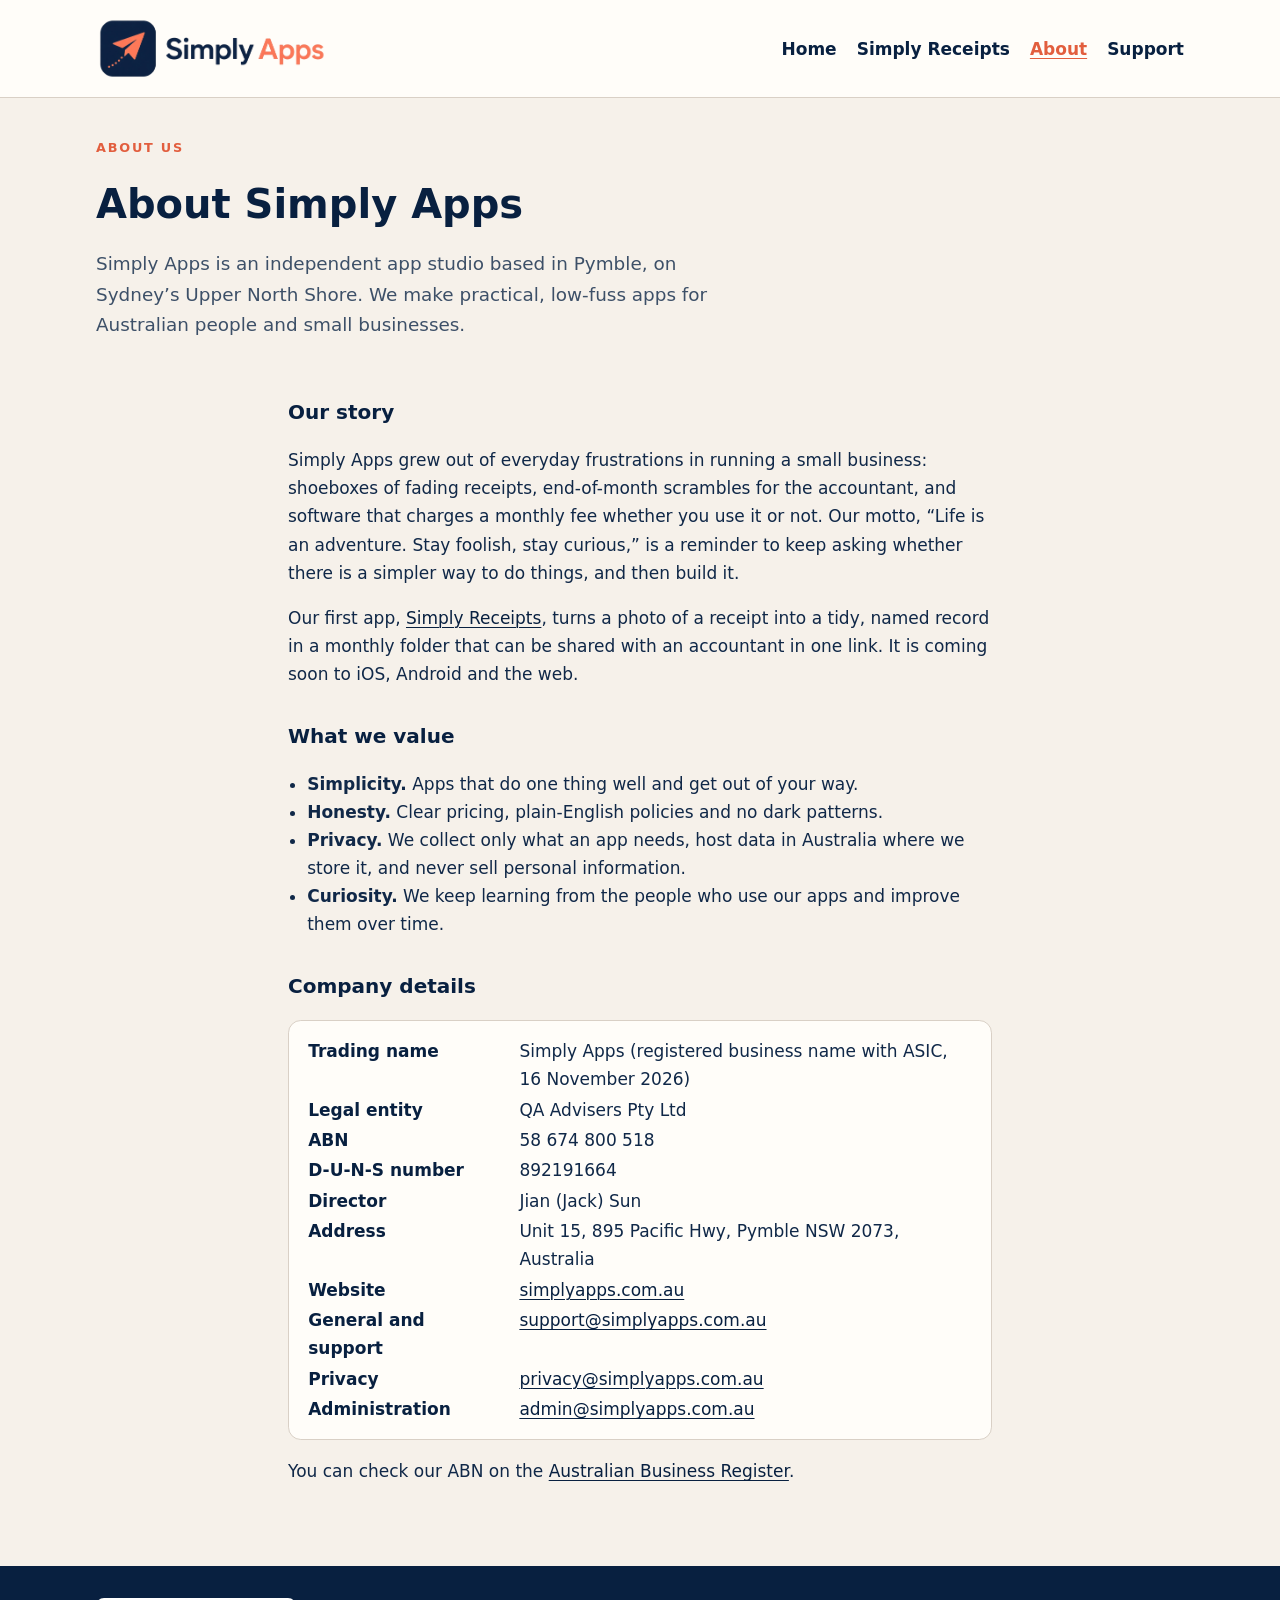
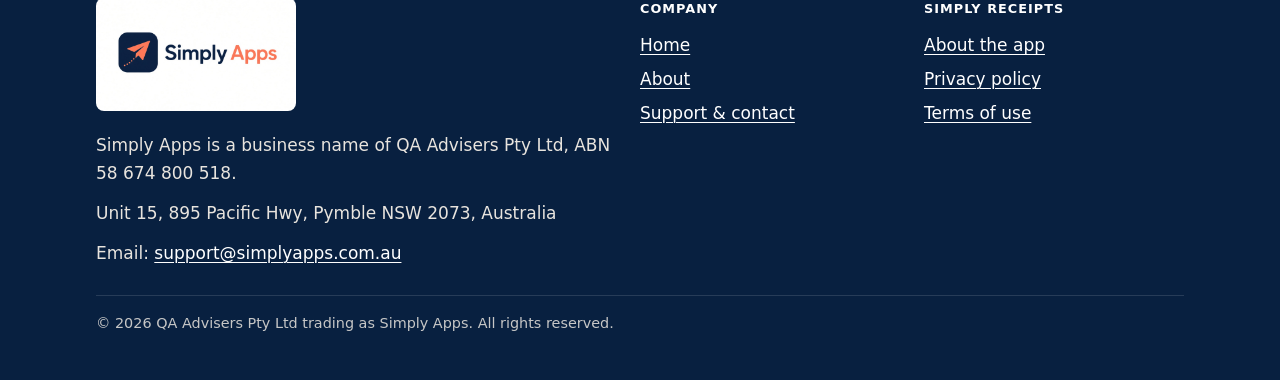
==== about/index.html @ b7001ea2 "Expand site for Simply Receipts / Apple review" ====
<!DOCTYPE html>
<html lang="en-AU">
<head>
  <meta charset="utf-8">
  <meta name="viewport" content="width=device-width, initial-scale=1">
  <title>About Simply Apps | QA Advisers Pty Ltd</title>
  <meta name="description" content="About Simply Apps, an Australian app studio and registered business name of QA Advisers Pty Ltd (ABN 58 674 800 518), Pymble NSW.">
  <link rel="canonical" href="https://simplyapps.com.au/about/">
  <link rel="icon" href="/assets/favicon.ico" sizes="any">
  <link rel="icon" href="/assets/favicon-32.png" type="image/png" sizes="32x32">
  <link rel="apple-touch-icon" href="/assets/apple-touch-icon.png">
  <meta property="og:title" content="About Simply Apps | QA Advisers Pty Ltd">
  <meta property="og:description" content="About Simply Apps, an Australian app studio and registered business name of QA Advisers Pty Ltd (ABN 58 674 800 518), Pymble NSW.">
  <meta property="og:image" content="https://simplyapps.com.au/assets/simply-apps-icon-512.png">
  <meta property="og:type" content="website">
  <meta property="og:site_name" content="Simply Apps">
  <link rel="stylesheet" href="/css/styles.css">
</head>
<body>
  <a class="skip-link" href="#main">Skip to content</a>
  <header class="site-header">
    <div class="wrap header-inner">
      <a class="logo" href="/">
        <img src="/assets/simply-apps-logo-transparent.png" width="280" height="79" alt="Simply Apps">
      </a>
      <nav aria-label="Primary">
        <ul>
          <li><a href="/">Home</a></li>
          <li><a href="/simply-receipts/">Simply Receipts</a></li>
          <li><a href="/about/" aria-current="page">About</a></li>
          <li><a href="/support/">Support</a></li>
        </ul>
      </nav>
    </div>
  </header>
  <main id="main">
    <div class="wrap page-head">
      <p class="kicker">About us</p>
      <h1>About Simply Apps</h1>
      <p class="lede">Simply Apps is an independent app studio based in Pymble, on Sydney&rsquo;s Upper North Shore. We make practical, low-fuss apps for Australian people and small businesses.</p>
    </div>
    <div class="wrap prose">
      <h2>Our story</h2>
      <p>Simply Apps grew out of everyday frustrations in running a small business: shoeboxes of fading receipts, end-of-month scrambles for the accountant, and software that charges a monthly fee whether you use it or not. Our motto, &ldquo;Life is an adventure. Stay foolish, stay curious,&rdquo; is a reminder to keep asking whether there is a simpler way to do things, and then build it.</p>
      <p>Our first app, <a href="/simply-receipts/">Simply Receipts</a>, turns a photo of a receipt into a tidy, named record in a monthly folder that can be shared with an accountant in one link. It is coming soon to iOS, Android and the web.</p>

      <h2>What we value</h2>
      <ul>
        <li><strong>Simplicity.</strong> Apps that do one thing well and get out of your way.</li>
        <li><strong>Honesty.</strong> Clear pricing, plain-English policies and no dark patterns.</li>
        <li><strong>Privacy.</strong> We collect only what an app needs, host data in Australia where we store it, and never sell personal information.</li>
        <li><strong>Curiosity.</strong> We keep learning from the people who use our apps and improve them over time.</li>
      </ul>

      <h2>Company details</h2>
      <dl class="details">
        <dt>Trading name</dt><dd>Simply Apps (registered business name with ASIC, 16 November 2026)</dd>
        <dt>Legal entity</dt><dd>QA Advisers Pty Ltd</dd>
        <dt>ABN</dt><dd>58 674 800 518</dd>
        <dt>D-U-N-S number</dt><dd>892191664</dd>
        <dt>Director</dt><dd>Jian (Jack) Sun</dd>
        <dt>Address</dt><dd>Unit 15, 895 Pacific Hwy, Pymble NSW 2073, Australia</dd>
        <dt>Website</dt><dd><a href="https://simplyapps.com.au/">simplyapps.com.au</a></dd>
        <dt>General and support</dt><dd><a href="mailto:support@simplyapps.com.au">support@simplyapps.com.au</a></dd>
        <dt>Privacy</dt><dd><a href="mailto:privacy@simplyapps.com.au">privacy@simplyapps.com.au</a></dd>
        <dt>Administration</dt><dd><a href="mailto:admin@simplyapps.com.au">admin@simplyapps.com.au</a></dd>
      </dl>
      <p>You can check our ABN on the <a href="https://abr.business.gov.au/ABN/View?abn=58674800518">Australian Business Register</a>.</p>
    </div>
  </main>
  <footer class="site-footer">
    <div class="wrap footer-grid">
      <div>
        <p><img src="/assets/simply-apps-logo-white.png" width="200" height="56" alt="Simply Apps"></p>
        <p>Simply Apps is a business name of QA Advisers Pty Ltd, ABN 58 674 800 518.</p>
        <p>Unit 15, 895 Pacific Hwy, Pymble NSW 2073, Australia</p>
        <p>Email: <a href="mailto:support@simplyapps.com.au">support@simplyapps.com.au</a></p>
      </div>
      <div>
        <p class="footer-head">Company</p>
        <p class="footer-links stack">
          <a href="/">Home</a>
          <a href="/about/">About</a>
          <a href="/support/">Support &amp; contact</a>
        </p>
      </div>
      <div>
        <p class="footer-head">Simply Receipts</p>
        <p class="footer-links stack">
          <a href="/simply-receipts/">About the app</a>
          <a href="/simply-receipts/privacy/">Privacy policy</a>
          <a href="/terms/">Terms of use</a>
        </p>
      </div>
    </div>
    <div class="wrap"><p class="copyright">&copy; 2026 QA Advisers Pty Ltd trading as Simply Apps. All rights reserved.</p></div>
  </footer>
</body>
</html>
---- css/styles.css ----
/* Simply Apps — navy #082040, coral #f87858 sampled from the logo */
:root {
  --navy: #082040;
  --navy-soft: #102848;
  --coral: #f87858;
  --coral-dark: #e25e3e;
  --paper: #f6f1ea;
  --paper-card: #fffdf9;
  --ink: #082040;
  --muted: #3d5068;
  --line: #d9d0c6;
  --max: 68rem;
}

*,
*::before,
*::after { box-sizing: border-box; }

html { scroll-behavior: smooth; }

body {
  margin: 0;
  font-family: "Segoe UI", "Helvetica Neue", system-ui, sans-serif;
  font-size: 1.0625rem;
  line-height: 1.65;
  color: var(--ink);
  background: var(--paper);
}

img { max-width: 100%; height: auto; }

a {
  color: var(--navy);
  text-decoration-thickness: 1px;
  text-underline-offset: 0.18em;
}

a:hover { color: var(--coral-dark); }

a:focus-visible,
button:focus-visible {
  outline: 3px solid var(--coral);
  outline-offset: 3px;
}

.wrap {
  width: min(100% - 2rem, var(--max));
  margin-inline: auto;
}

.skip-link {
  position: absolute;
  left: 1rem;
  top: -4rem;
  z-index: 20;
  background: var(--navy);
  color: #fff;
  padding: 0.5rem 0.85rem;
}

.skip-link:focus { top: 0.75rem; color: #fff; }

.site-header {
  background: var(--paper-card);
  border-bottom: 1px solid var(--line);
}

.header-inner {
  display: flex;
  flex-wrap: wrap;
  align-items: center;
  justify-content: space-between;
  gap: 1rem;
  padding: 0.85rem 0;
}

.logo { display: inline-flex; }

.logo img {
  display: block;
  width: min(14.5rem, 70vw);
  height: auto;
}

.site-header nav ul {
  display: flex;
  flex-wrap: wrap;
  gap: 0.25rem 1.25rem;
  list-style: none;
  margin: 0;
  padding: 0;
}

.site-header nav a {
  font-weight: 600;
  text-decoration: none;
  color: var(--navy);
}

.site-header nav a:hover,
.site-header nav a[aria-current="page"] {
  color: var(--coral-dark);
  text-decoration: underline;
}

.hero {
  padding: 3.25rem 0 2.5rem;
}

.kicker {
  font-size: 0.8rem;
  letter-spacing: 0.14em;
  text-transform: uppercase;
  font-weight: 700;
  color: var(--coral-dark);
  margin: 0 0 0.85rem;
}

.theme {
  font-family: Georgia, "Iowan Old Style", "Palatino Linotype", Palatino, serif;
  font-style: italic;
  font-weight: 400;
  font-size: clamp(1.85rem, 5vw, 3.05rem);
  line-height: 1.2;
  margin: 0 0 1.25rem;
  max-width: 18ch;
  color: var(--navy);
}

.lede {
  font-size: 1.15rem;
  color: var(--muted);
  max-width: 40rem;
  margin: 0;
}

.section { padding: 0 0 3.5rem; }

.section h2 {
  font-size: 1.45rem;
  margin: 0 0 1.15rem;
}

.app-list {
  display: grid;
  gap: 1.25rem;
}

.app-card {
  display: block;
  background: var(--paper-card);
  border: 1px solid var(--line);
  border-radius: 1rem;
  padding: 1.4rem 1.5rem 1.5rem;
  text-decoration: none;
  color: inherit;
  box-shadow: 0 1px 0 rgba(8, 32, 64, 0.04);
}

.app-card:hover {
  color: inherit;
  border-color: var(--coral);
}

.badge {
  display: inline-block;
  font-size: 0.72rem;
  font-weight: 700;
  letter-spacing: 0.08em;
  text-transform: uppercase;
  background: var(--navy);
  color: #fff;
  border-radius: 999px;
  padding: 0.22rem 0.65rem;
  margin: 0 0 0.7rem;
}

.app-card h3 {
  margin: 0 0 0.4rem;
  font-size: 1.45rem;
}

.app-card p { margin: 0; color: var(--muted); }

.more {
  display: inline-block;
  margin-top: 0.9rem;
  font-weight: 700;
  color: var(--coral-dark);
}

.page-head { padding: 2.4rem 0 1.5rem; }

.page-head h1 {
  font-size: clamp(1.8rem, 4vw, 2.5rem);
  margin: 0.35rem 0 0.75rem;
}

.feature-list {
  display: grid;
  gap: 0.9rem;
  padding: 0;
  margin: 0 0 2rem;
  list-style: none;
}

.feature-list li {
  background: var(--paper-card);
  border-left: 4px solid var(--coral);
  border-radius: 0 0.7rem 0.7rem 0;
  padding: 0.85rem 1rem;
}

.feature-list strong { display: block; margin-bottom: 0.15rem; }

.note {
  background: #fff4ef;
  border: 1px solid #f0cbbd;
  border-radius: 0.75rem;
  padding: 1rem 1.15rem;
  margin: 0 0 2rem;
}

.site-footer {
  background: var(--navy);
  color: #e8e4de;
  padding: 2rem 0;
  margin-top: 1rem;
}

.site-footer p { margin: 0 0 0.75rem; }

.site-footer a { color: #fff; }

.footer-links {
  display: flex;
  flex-wrap: wrap;
  gap: 0.85rem 1.4rem;
}

.prose { max-width: 44rem; padding-bottom: 3rem; }

.prose h2 {
  margin: 2rem 0 0.7rem;
  font-size: 1.25rem;
}

.prose h3 {
  margin: 1.35rem 0 0.45rem;
  font-size: 1.05rem;
}

.prose p, .prose li { color: var(--navy-soft); }

.prose ul { padding-left: 1.2rem; }

.updated {
  color: var(--muted);
  font-size: 0.95rem;
  margin: 0 0 1.5rem;
}

.faq details {
  background: var(--paper-card);
  border: 1px solid var(--line);
  border-radius: 0.75rem;
  padding: 0.7rem 1rem;
  margin: 0 0 0.7rem;
}

.faq summary {
  font-weight: 700;
  cursor: pointer;
}

.faq details p { margin: 0.6rem 0 0.3rem; }

.contact-box {
  margin-top: 2rem;
  padding: 1.2rem 1.3rem;
  background: var(--navy);
  color: #fff;
  border-radius: 0.9rem;
}

.contact-box a { color: var(--coral); }

.contact-box p:last-child { margin-bottom: 0; }

@media (min-width: 40rem) {
  .header-inner { padding: 1rem 0; }
  .hero { padding-top: 4.25rem; }
}

/* v2 additions */
.cta-row { display: flex; flex-wrap: wrap; gap: 0.75rem; margin: 1.6rem 0 0; }
.button {
  display: inline-block; background: var(--coral-dark); color: #fff; font-weight: 700;
  text-decoration: none; padding: 0.7rem 1.2rem; border-radius: 999px; border: 2px solid var(--coral-dark);
}
.button:hover { background: var(--navy); border-color: var(--navy); color: #fff; }
.button.ghost { background: transparent; color: var(--navy); border-color: var(--navy); }
.button.ghost:hover { background: var(--navy); color: #fff; }
.app-card.feature { display: grid; gap: 1.2rem; align-items: start; }
.app-icon { width: 96px; height: 96px; border-radius: 22%; box-shadow: 0 2px 8px rgba(8,32,64,.12); }
.app-icon.large { width: 128px; height: 128px; }
.app-hero { display: grid; gap: 1.5rem; align-items: center; }
.app-hero h1 { font-size: clamp(2rem, 5vw, 3rem); margin: 0 0 0.75rem; }
.card-grid { display: grid; gap: 1rem; grid-template-columns: repeat(auto-fit, minmax(14rem, 1fr)); }
.card { background: var(--paper-card); border: 1px solid var(--line); border-radius: 1rem; padding: 1.1rem 1.2rem; }
.card h3 { margin: 0 0 0.4rem; font-size: 1.1rem; }
.card p { margin: 0 0 0.5rem; color: var(--muted); }
.steps { counter-reset: step; list-style: none; padding: 0; margin: 0; display: grid; gap: 0.9rem; }
.steps li { counter-increment: step; position: relative; background: var(--paper-card); border: 1px solid var(--line);
  border-radius: 0.8rem; padding: 0.9rem 1rem 0.9rem 3.4rem; }
.steps li::before { content: counter(step); position: absolute; left: 1rem; top: 0.85rem; width: 1.7rem; height: 1.7rem;
  border-radius: 50%; background: var(--coral); color: #fff; font-weight: 700; display: grid; place-items: center; font-size: .9rem; }
.feature-list.two-col { grid-template-columns: repeat(auto-fit, minmax(17rem, 1fr)); }
.note p { margin: 0 0 0.5rem; }
.note p:last-child { margin: 0; }
.details { display: grid; grid-template-columns: 1fr; gap: 0.15rem 1.2rem; background: var(--paper-card);
  border: 1px solid var(--line); border-radius: 0.8rem; padding: 1rem 1.2rem; }
.details dt { font-weight: 700; margin-top: 0.5rem; }
.details dd { margin: 0; color: var(--navy-soft); }
.small { font-size: 0.92rem; color: var(--muted); }
code { background: #efe7dc; padding: 0.05rem 0.35rem; border-radius: 0.3rem; font-size: 0.92em; }
.footer-grid { display: grid; gap: 1.5rem; }
.footer-head { font-weight: 700; color: #fff; text-transform: uppercase; letter-spacing: .08em; font-size: .8rem; }
.footer-links.stack { flex-direction: column; gap: 0.35rem; }
.copyright { border-top: 1px solid rgba(255,255,255,.15); padding-top: 1rem; margin-top: 1rem !important; font-size: .9rem; opacity: .85; }
@media (min-width: 40rem) {
  .app-card.feature { grid-template-columns: 96px 1fr; }
  .app-hero { grid-template-columns: 128px 1fr; }
  .details { grid-template-columns: 12rem 1fr; }
  .details dt { margin-top: 0; }
  .footer-grid { grid-template-columns: 2fr 1fr 1fr; }
}
.site-footer img { border-radius: 0.5rem; }
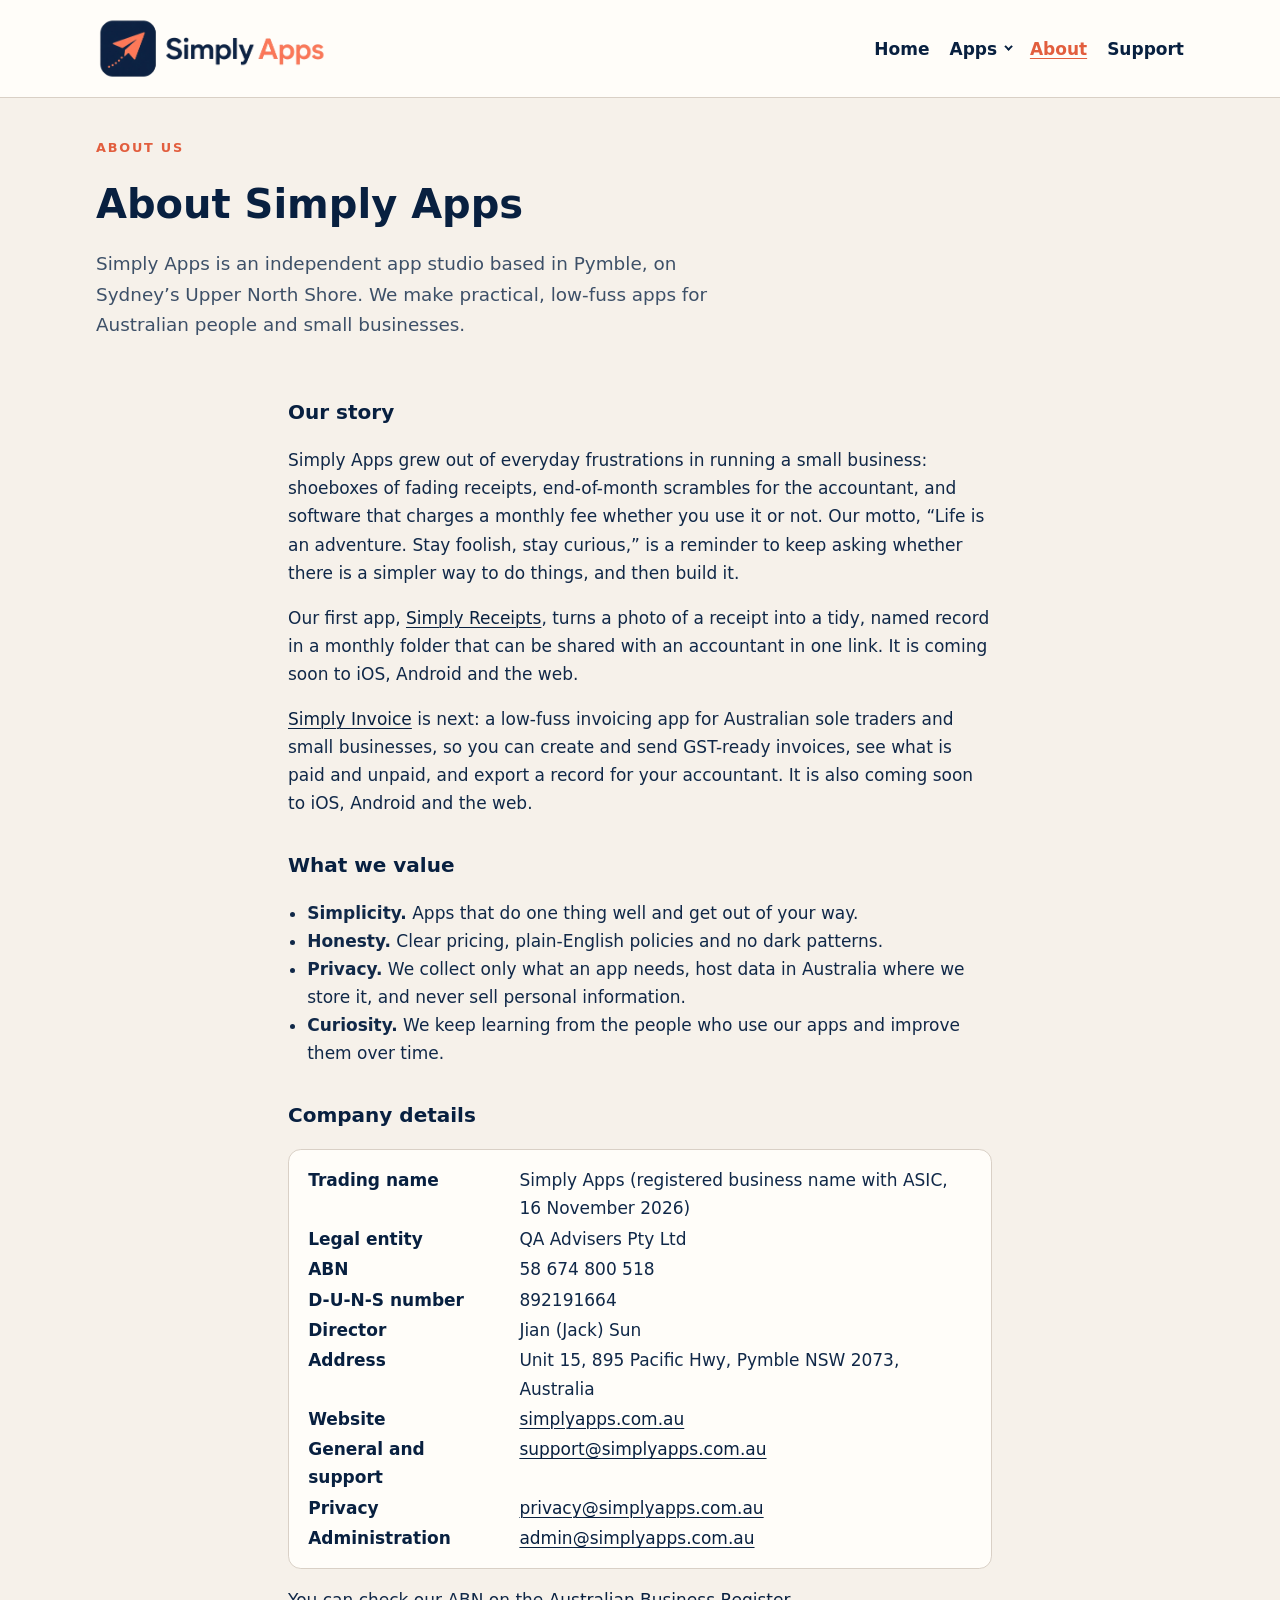
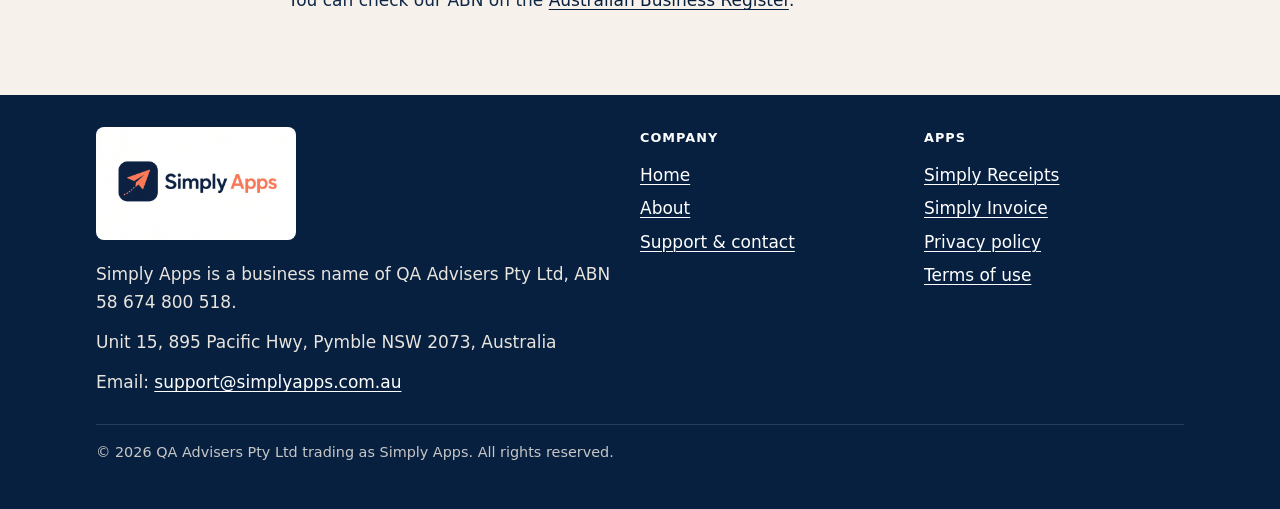
==== commit 1b40b3ab: "Add Simply Invoice page and Apps dropdown navigation Replace the top-nav Simply Receipts link with a" ====
--- a/about/index.html
+++ b/about/index.html
@@ -26,7 +26,23 @@
       <nav aria-label="Primary">
         <ul>
           <li><a href="/">Home</a></li>
-          <li><a href="/simply-receipts/">Simply Receipts</a></li>
+          <li class="nav-dropdown">
+            <button type="button" class="nav-dropdown-toggle" aria-expanded="false" aria-haspopup="true" aria-controls="nav-apps-menu" id="nav-apps-button">Apps <span class="nav-dropdown-caret" aria-hidden="true"></span></button>
+            <ul class="nav-dropdown-menu" id="nav-apps-menu">
+              <li>
+                <a href="/simply-receipts/">
+                  <span class="nav-item-title">Simply Receipts</span>
+                  <span class="nav-item-sub">Receipt keeper for Australian businesses</span>
+                </a>
+              </li>
+              <li>
+                <a href="/simply-invoice/">
+                  <span class="nav-item-title">Simply Invoice <span class="nav-soon">Coming soon</span></span>
+                  <span class="nav-item-sub">GST-ready invoicing for sole traders</span>
+                </a>
+              </li>
+            </ul>
+          </li>
           <li><a href="/about/" aria-current="page">About</a></li>
           <li><a href="/support/">Support</a></li>
         </ul>
@@ -43,6 +59,7 @@
       <h2>Our story</h2>
       <p>Simply Apps grew out of everyday frustrations in running a small business: shoeboxes of fading receipts, end-of-month scrambles for the accountant, and software that charges a monthly fee whether you use it or not. Our motto, &ldquo;Life is an adventure. Stay foolish, stay curious,&rdquo; is a reminder to keep asking whether there is a simpler way to do things, and then build it.</p>
       <p>Our first app, <a href="/simply-receipts/">Simply Receipts</a>, turns a photo of a receipt into a tidy, named record in a monthly folder that can be shared with an accountant in one link. It is coming soon to iOS, Android and the web.</p>
+      <p><a href="/simply-invoice/">Simply Invoice</a> is next: a low-fuss invoicing app for Australian sole traders and small businesses, so you can create and send GST-ready invoices, see what is paid and unpaid, and export a record for your accountant. It is also coming soon to iOS, Android and the web.</p>
 
       <h2>What we value</h2>
       <ul>
@@ -85,9 +102,10 @@
         </p>
       </div>
       <div>
-        <p class="footer-head">Simply Receipts</p>
+        <p class="footer-head">Apps</p>
         <p class="footer-links stack">
-          <a href="/simply-receipts/">About the app</a>
+          <a href="/simply-receipts/">Simply Receipts</a>
+          <a href="/simply-invoice/">Simply Invoice</a>
           <a href="/simply-receipts/privacy/">Privacy policy</a>
           <a href="/terms/">Terms of use</a>
         </p>
@@ -95,5 +113,6 @@
     </div>
     <div class="wrap"><p class="copyright">&copy; 2026 QA Advisers Pty Ltd trading as Simply Apps. All rights reserved.</p></div>
   </footer>
+  <script src="/js/nav.js" defer></script>
 </body>
 </html>
--- a/css/styles.css
+++ b/css/styles.css
@@ -336,3 +336,131 @@
   .footer-grid { grid-template-columns: 2fr 1fr 1fr; }
 }
 .site-footer img { border-radius: 0.5rem; }
+
+/* Apps dropdown and multi-app cards */
+.nav-dropdown { position: relative; }
+.nav-dropdown-toggle {
+  appearance: none;
+  background: none;
+  border: 0;
+  padding: 0;
+  margin: 0;
+  font: inherit;
+  font-weight: 600;
+  color: var(--navy);
+  cursor: pointer;
+  display: inline-flex;
+  align-items: center;
+  gap: 0.4rem;
+}
+.nav-dropdown-toggle:hover,
+.nav-dropdown.is-open .nav-dropdown-toggle,
+.nav-dropdown.is-current .nav-dropdown-toggle {
+  color: var(--coral-dark);
+  text-decoration: underline;
+}
+.nav-dropdown-caret {
+  width: 0.4rem;
+  height: 0.4rem;
+  border-right: 2px solid currentColor;
+  border-bottom: 2px solid currentColor;
+  transform: rotate(45deg) translateY(-0.12rem);
+  transition: transform 0.15s ease;
+}
+.nav-dropdown.is-open .nav-dropdown-caret,
+.nav-dropdown:hover .nav-dropdown-caret,
+.nav-dropdown:focus-within .nav-dropdown-caret {
+  transform: rotate(225deg) translateY(-0.05rem);
+}
+.nav-dropdown-menu {
+  display: none;
+  position: absolute;
+  top: calc(100% + 0.65rem);
+  right: 0;
+  left: auto;
+  z-index: 40;
+  min-width: 16.5rem;
+  max-width: min(20rem, calc(100vw - 2rem));
+  margin: 0;
+  padding: 0.4rem;
+  list-style: none;
+  background: var(--paper-card);
+  border: 1px solid var(--line);
+  border-radius: 0.9rem;
+  box-shadow: 0 10px 30px rgba(8, 32, 64, 0.14);
+  flex-direction: column;
+  gap: 0.15rem;
+}
+.site-header nav .nav-dropdown-menu {
+  display: none;
+  flex-wrap: nowrap;
+  gap: 0.15rem;
+}
+.nav-dropdown.is-open .nav-dropdown-menu,
+.nav-dropdown:focus-within .nav-dropdown-menu,
+.site-header nav .nav-dropdown.is-open .nav-dropdown-menu,
+.site-header nav .nav-dropdown:focus-within .nav-dropdown-menu {
+  display: flex;
+}
+@media (hover: hover) and (pointer: fine) {
+  .nav-dropdown:hover .nav-dropdown-menu,
+  .site-header nav .nav-dropdown:hover .nav-dropdown-menu {
+    display: flex;
+  }
+}
+.nav-dropdown-menu a {
+  display: flex;
+  flex-direction: column;
+  align-items: flex-start;
+  gap: 0.12rem;
+  padding: 0.7rem 0.85rem;
+  border-radius: 0.65rem;
+  text-decoration: none;
+  color: var(--navy);
+}
+.site-header nav .nav-dropdown-menu a:hover,
+.site-header nav .nav-dropdown-menu a[aria-current="page"] {
+  background: var(--paper);
+  color: var(--navy);
+  text-decoration: none;
+}
+.nav-item-title { font-weight: 700; line-height: 1.3; }
+.nav-item-sub {
+  font-weight: 400;
+  font-size: 0.85rem;
+  line-height: 1.4;
+  color: var(--muted);
+}
+.nav-soon {
+  display: inline-block;
+  margin-left: 0.35rem;
+  font-size: 0.65rem;
+  font-weight: 700;
+  letter-spacing: 0.06em;
+  text-transform: uppercase;
+  background: var(--navy);
+  color: #fff;
+  border-radius: 999px;
+  padding: 0.14rem 0.45rem;
+  vertical-align: 0.08rem;
+}
+.app-list.split { align-items: stretch; }
+.app-mark {
+  display: grid;
+  place-items: center;
+  width: 96px;
+  height: 96px;
+  border-radius: 22%;
+  background: var(--navy);
+  color: #fff;
+  font-weight: 700;
+  font-size: 1.55rem;
+  letter-spacing: 0.04em;
+  box-shadow: 0 2px 8px rgba(8, 32, 64, 0.12);
+  flex: none;
+}
+.app-mark.large { width: 128px; height: 128px; font-size: 2.1rem; }
+@media (min-width: 56rem) {
+  .app-list.split { grid-template-columns: 1fr 1fr; }
+  .app-list.split .app-card.feature { grid-template-columns: 1fr; }
+}
